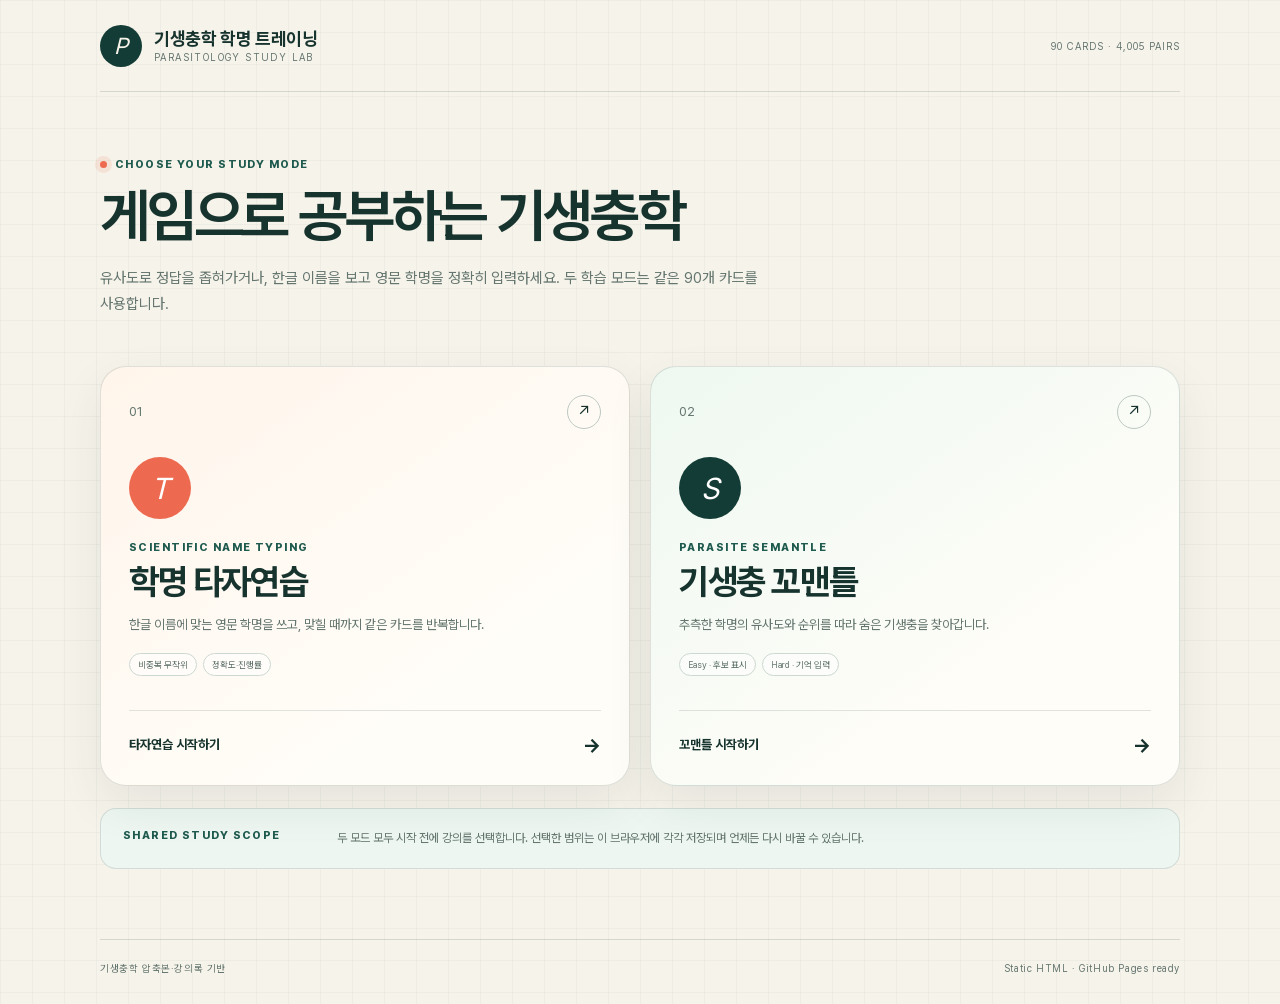
==== index.html @ 9398797b "Deploy parasite study games" ====
<!doctype html>
<html lang="ko">
<head>
  <meta charset="utf-8">
  <meta name="viewport" content="width=device-width, initial-scale=1">
  <meta name="theme-color" content="#123c35">
  <meta name="description" content="영문 학명 타자연습과 기생충 꼬맨틀을 한곳에서 시작하는 기생충학 학습 도구">
  <title>기생충학 학명 트레이닝</title>
  <link rel="stylesheet" href="styles.css">
</head>
<body>
  <div class="app-shell">
    <header class="site-header">
      <div class="brand">
        <span class="brand-mark" aria-hidden="true">P</span>
        <span><strong>기생충학 학명 트레이닝</strong><small>PARASITOLOGY STUDY LAB</small></span>
      </div>
      <span class="header-count">90 CARDS · 4,005 PAIRS</span>
    </header>

    <main>
      <section class="hero">
        <div class="eyebrow"><span></span> Choose your study mode</div>
        <h1>게임으로 공부하는 기생충학</h1>
        <p>유사도로 정답을 좁혀가거나, 한글 이름을 보고 영문 학명을 정확히 입력하세요. 두 학습 모드는 같은 90개 카드를 사용합니다.</p>
      </section>

      <section class="mode-grid" aria-label="학습 모드 선택">
        <a class="mode-card typing-card" href="./typing/index.html">
          <div class="card-top"><span class="mode-number">01</span><span class="arrow" aria-hidden="true">↗</span></div>
          <div class="mode-icon" aria-hidden="true">T</div>
          <span class="section-kicker">SCIENTIFIC NAME TYPING</span>
          <h2>학명 타자연습</h2>
          <p>한글 이름에 맞는 영문 학명을 쓰고, 맞힐 때까지 같은 카드를 반복합니다.</p>
          <div class="mode-tags"><span>비중복 무작위</span><span>정확도·진행률</span></div>
          <strong class="start-label">타자연습 시작하기 <i>→</i></strong>
        </a>

        <a class="mode-card semantle-card" href="./semantle/index.html">
          <div class="card-top"><span class="mode-number">02</span><span class="arrow" aria-hidden="true">↗</span></div>
          <div class="mode-icon" aria-hidden="true">S</div>
          <span class="section-kicker">PARASITE SEMANTLE</span>
          <h2>기생충 꼬맨틀</h2>
          <p>추측한 학명의 유사도와 순위를 따라 숨은 기생충을 찾아갑니다.</p>
          <div class="mode-tags"><span>Easy · 후보 표시</span><span>Hard · 기억 입력</span></div>
          <strong class="start-label">꼬맨틀 시작하기 <i>→</i></strong>
        </a>
      </section>

      <section class="study-note">
        <span class="section-kicker">SHARED STUDY SCOPE</span>
        <p>두 모드 모두 시작 전에 강의를 선택합니다. 선택한 범위는 이 브라우저에 각각 저장되며 언제든 다시 바꿀 수 있습니다.</p>
      </section>
    </main>

    <footer><span>기생충학 압축본·강의록 기반</span><span>Static HTML · GitHub Pages ready</span></footer>
  </div>
</body>
</html>
---- styles.css ----
@font-face {
  font-family: "Pretendard";
  font-weight: 45 920;
  font-style: normal;
  font-display: swap;
  src: url("./assets/fonts/PretendardVariable.woff2") format("woff2-variations");
}

:root {
  color-scheme: light;
  --ink: #17332e;
  --muted: #64766f;
  --paper: #f6f3ea;
  --panel: #fffdf8;
  --forest: #123c35;
  --forest-2: #1e5a4e;
  --mint: #d8ebe2;
  --mint-2: #edf6f1;
  --line: #d9ded7;
  --coral: #ed6a50;
  --font-sans: "Pretendard", "Noto Sans KR", "Apple SD Gothic Neo", "Segoe UI", sans-serif;
  --font-serif: "Pretendard", "Noto Sans KR", "Apple SD Gothic Neo", "Segoe UI", sans-serif;
}
* { box-sizing: border-box; }
body {
  margin: 0;
  min-width: 320px;
  min-height: 100vh;
  background:
    linear-gradient(rgba(18,60,53,.035) 1px, transparent 1px),
    linear-gradient(90deg, rgba(18,60,53,.035) 1px, transparent 1px),
    var(--paper);
  background-size: 32px 32px;
  color: var(--ink);
  font-family: var(--font-sans);
  -webkit-font-smoothing: antialiased;
}
.app-shell { width: min(1080px, calc(100% - 40px)); margin: 0 auto; }
.site-header { height: 92px; display: flex; align-items: center; justify-content: space-between; border-bottom: 1px solid rgba(23,51,46,.14); }
.brand { display: inline-flex; align-items: center; gap: 12px; }
.brand-mark { display: grid; place-items: center; width: 42px; height: 42px; border-radius: 50%; background: var(--forest); color: var(--paper); font-family: var(--font-serif); font-size: 23px; font-style: italic; }
.brand strong { display: block; font-size: 18px; letter-spacing: -.02em; }
.brand small { display: block; margin-top: 2px; color: var(--muted); font-size: 10px; letter-spacing: .14em; }
.header-count { color: var(--muted); font-size: 10px; letter-spacing: .1em; }
main { padding: 66px 0 70px; }
.hero { max-width: 770px; }
.eyebrow, .section-kicker { color: var(--forest-2); font-size: 11px; font-weight: 800; letter-spacing: .13em; text-transform: uppercase; }
.eyebrow { display: flex; align-items: center; gap: 8px; margin-bottom: 16px; }
.eyebrow span { width: 7px; height: 7px; border-radius: 50%; background: var(--coral); box-shadow: 0 0 0 5px rgba(237,106,80,.13); }
.hero h1 { margin: 0; font-family: var(--font-serif); font-size: clamp(22px, 5.5vw, 58px); line-height: 1; letter-spacing: -.055em; font-weight: 650; white-space: nowrap; }
.hero h1 em { color: var(--forest-2); font-weight: inherit; }
.hero p { max-width: 660px; margin: 20px 0 0; color: var(--muted); font-size: 15px; line-height: 1.75; }
.mode-grid { display: grid; grid-template-columns: repeat(2, minmax(0,1fr)); gap: 20px; margin-top: 48px; }
.mode-card { position: relative; min-height: 420px; display: flex; flex-direction: column; overflow: hidden; padding: 28px; border: 1px solid rgba(23,51,46,.14); border-radius: 26px; color: inherit; text-decoration: none; box-shadow: 0 18px 48px rgba(21,54,47,.08); transition: transform .2s ease, border-color .2s ease, box-shadow .2s ease; }
.mode-card:hover { transform: translateY(-5px); border-color: var(--forest-2); box-shadow: 0 24px 56px rgba(21,54,47,.14); }
.semantle-card { background: linear-gradient(145deg, #eef8f1, #fffdf8 72%); }
.typing-card { background: linear-gradient(145deg, #fff5eb, #fffdf8 72%); }
.card-top { display: flex; align-items: center; justify-content: space-between; }
.mode-number { color: var(--muted); font-family: var(--font-serif); font-size: 13px; }
.arrow { display: grid; place-items: center; width: 34px; height: 34px; border: 1px solid #bdc9c2; border-radius: 50%; transition: .2s ease; }
.mode-card:hover .arrow { background: var(--forest); border-color: var(--forest); color: white; }
.mode-icon { display: grid; place-items: center; width: 62px; height: 62px; margin: 28px 0 22px; border-radius: 50%; background: var(--forest); color: white; font-family: var(--font-serif); font-size: 30px; font-style: italic; }
.typing-card .mode-icon { background: var(--coral); }
.mode-card h2 { margin: 7px 0 0; font-family: var(--font-serif); font-size: 35px; letter-spacing: -.04em; }
.mode-card > p { margin: 12px 0 0; color: var(--muted); font-size: 13px; line-height: 1.65; }
.mode-tags { display: flex; flex-wrap: wrap; gap: 6px; margin-top: 18px; }
.mode-tags span { padding: 5px 8px; border: 1px solid #ccd8d1; border-radius: 999px; background: rgba(255,255,255,.55); color: var(--muted); font-size: 9px; }
.start-label { display: flex; align-items: center; justify-content: space-between; margin-top: auto; padding-top: 22px; border-top: 1px solid rgba(23,51,46,.13); font-size: 13px; }
.start-label i { font-size: 20px; font-style: normal; }
.study-note { display: grid; grid-template-columns: 190px 1fr; gap: 24px; margin-top: 22px; padding: 20px 22px; border: 1px solid rgba(23,51,46,.13); border-radius: 16px; background: var(--mint-2); }
.study-note p { margin: 0; color: var(--muted); font-size: 12px; line-height: 1.65; }
footer { display: flex; justify-content: space-between; padding: 22px 0 30px; border-top: 1px solid rgba(23,51,46,.14); color: var(--muted); font-size: 10px; letter-spacing: .06em; }
@media (max-width: 700px) {
  .app-shell { width: min(100% - 22px, 1080px); }
  .site-header { height: 74px; }
  .header-count { display: none; }
  main { padding: 38px 0 46px; }
  .hero h1 { font-size: 50px; }
  .mode-grid { grid-template-columns: 1fr; margin-top: 34px; }
  .mode-card { min-height: 380px; padding: 23px; }
  .study-note { grid-template-columns: 1fr; gap: 8px; }
  footer { display: grid; gap: 6px; }
}
@media (prefers-reduced-motion: reduce) {
  * { transition-duration: .01ms !important; }
}
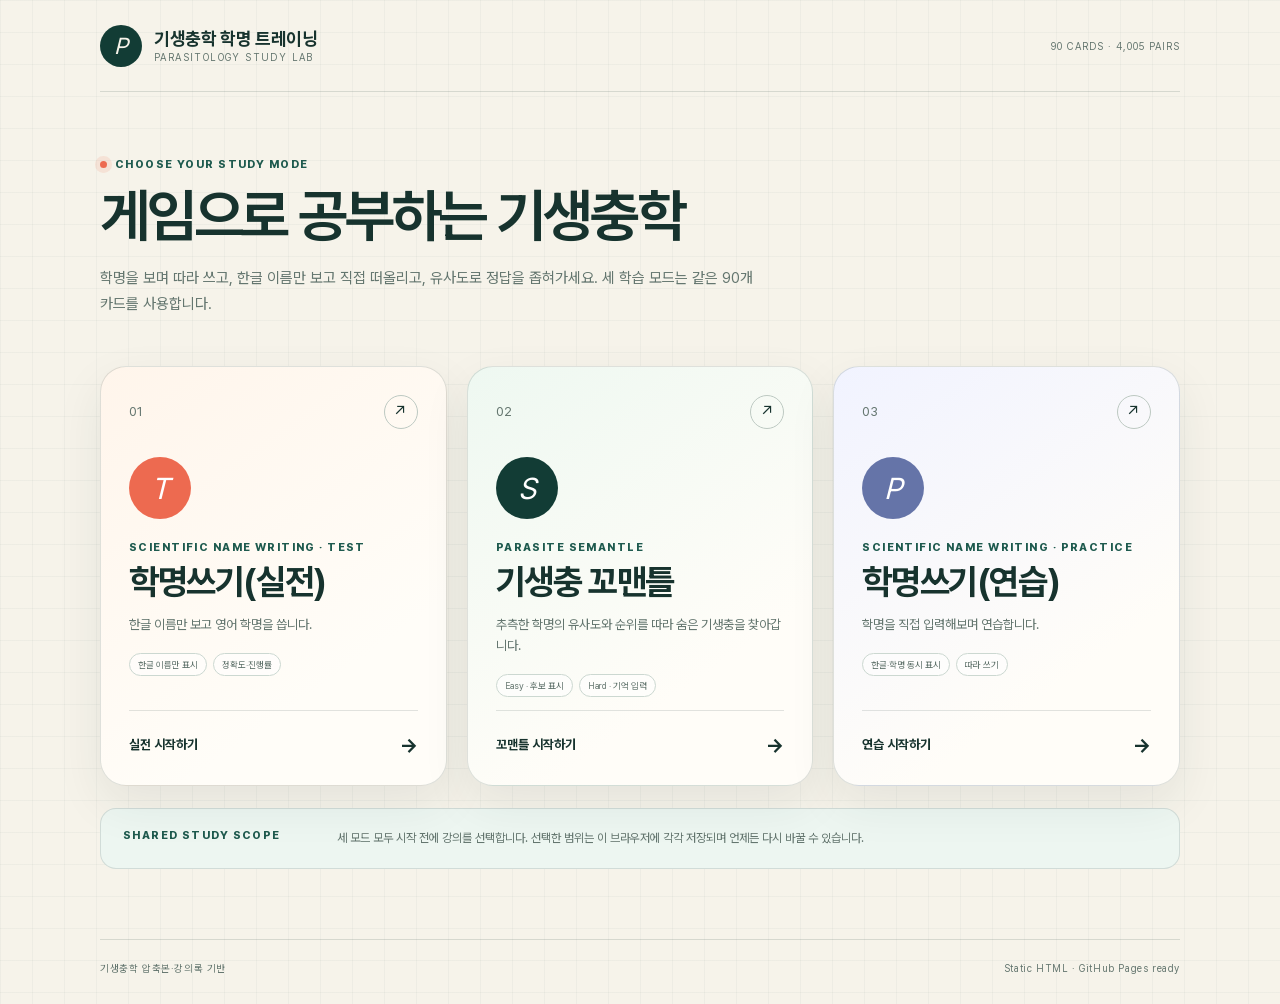
==== commit f1a58423: "Add scientific name writing practice mode" ====
--- a/index.html
+++ b/index.html
@@ -4,7 +4,7 @@
   <meta charset="utf-8">
   <meta name="viewport" content="width=device-width, initial-scale=1">
   <meta name="theme-color" content="#123c35">
-  <meta name="description" content="영문 학명 타자연습과 기생충 꼬맨틀을 한곳에서 시작하는 기생충학 학습 도구">
+  <meta name="description" content="학명쓰기 연습·실전과 기생충 꼬맨틀을 한곳에서 시작하는 기생충학 학습 도구">
   <title>기생충학 학명 트레이닝</title>
   <link rel="stylesheet" href="styles.css">
 </head>
@@ -22,18 +22,18 @@
       <section class="hero">
         <div class="eyebrow"><span></span> Choose your study mode</div>
         <h1>게임으로 공부하는 기생충학</h1>
-        <p>유사도로 정답을 좁혀가거나, 한글 이름을 보고 영문 학명을 정확히 입력하세요. 두 학습 모드는 같은 90개 카드를 사용합니다.</p>
+        <p>학명을 보며 따라 쓰고, 한글 이름만 보고 직접 떠올리고, 유사도로 정답을 좁혀가세요. 세 학습 모드는 같은 90개 카드를 사용합니다.</p>
       </section>
 
       <section class="mode-grid" aria-label="학습 모드 선택">
         <a class="mode-card typing-card" href="./typing/index.html">
           <div class="card-top"><span class="mode-number">01</span><span class="arrow" aria-hidden="true">↗</span></div>
           <div class="mode-icon" aria-hidden="true">T</div>
-          <span class="section-kicker">SCIENTIFIC NAME TYPING</span>
-          <h2>학명 타자연습</h2>
-          <p>한글 이름에 맞는 영문 학명을 쓰고, 맞힐 때까지 같은 카드를 반복합니다.</p>
-          <div class="mode-tags"><span>비중복 무작위</span><span>정확도·진행률</span></div>
-          <strong class="start-label">타자연습 시작하기 <i>→</i></strong>
+          <span class="section-kicker">SCIENTIFIC NAME WRITING · TEST</span>
+          <h2>학명쓰기(실전)</h2>
+          <p>한글 이름만 보고 영어 학명을 씁니다.</p>
+          <div class="mode-tags"><span>한글 이름만 표시</span><span>정확도·진행률</span></div>
+          <strong class="start-label">실전 시작하기 <i>→</i></strong>
         </a>
 
         <a class="mode-card semantle-card" href="./semantle/index.html">
@@ -45,11 +45,21 @@
           <div class="mode-tags"><span>Easy · 후보 표시</span><span>Hard · 기억 입력</span></div>
           <strong class="start-label">꼬맨틀 시작하기 <i>→</i></strong>
         </a>
+
+        <a class="mode-card practice-card" href="./typing-practice/index.html">
+          <div class="card-top"><span class="mode-number">03</span><span class="arrow" aria-hidden="true">↗</span></div>
+          <div class="mode-icon" aria-hidden="true">P</div>
+          <span class="section-kicker">SCIENTIFIC NAME WRITING · PRACTICE</span>
+          <h2>학명쓰기(연습)</h2>
+          <p>학명을 직접 입력해보며 연습합니다.</p>
+          <div class="mode-tags"><span>한글·학명 동시 표시</span><span>따라 쓰기</span></div>
+          <strong class="start-label">연습 시작하기 <i>→</i></strong>
+        </a>
       </section>
 
       <section class="study-note">
         <span class="section-kicker">SHARED STUDY SCOPE</span>
-        <p>두 모드 모두 시작 전에 강의를 선택합니다. 선택한 범위는 이 브라우저에 각각 저장되며 언제든 다시 바꿀 수 있습니다.</p>
+        <p>세 모드 모두 시작 전에 강의를 선택합니다. 선택한 범위는 이 브라우저에 각각 저장되며 언제든 다시 바꿀 수 있습니다.</p>
       </section>
     </main>
 
--- a/styles.css
+++ b/styles.css
@@ -50,17 +50,19 @@
 .hero h1 { margin: 0; font-family: var(--font-serif); font-size: clamp(22px, 5.5vw, 58px); line-height: 1; letter-spacing: -.055em; font-weight: 650; white-space: nowrap; }
 .hero h1 em { color: var(--forest-2); font-weight: inherit; }
 .hero p { max-width: 660px; margin: 20px 0 0; color: var(--muted); font-size: 15px; line-height: 1.75; }
-.mode-grid { display: grid; grid-template-columns: repeat(2, minmax(0,1fr)); gap: 20px; margin-top: 48px; }
+.mode-grid { display: grid; grid-template-columns: repeat(auto-fit, minmax(280px, 1fr)); gap: 20px; margin-top: 48px; }
 .mode-card { position: relative; min-height: 420px; display: flex; flex-direction: column; overflow: hidden; padding: 28px; border: 1px solid rgba(23,51,46,.14); border-radius: 26px; color: inherit; text-decoration: none; box-shadow: 0 18px 48px rgba(21,54,47,.08); transition: transform .2s ease, border-color .2s ease, box-shadow .2s ease; }
 .mode-card:hover { transform: translateY(-5px); border-color: var(--forest-2); box-shadow: 0 24px 56px rgba(21,54,47,.14); }
 .semantle-card { background: linear-gradient(145deg, #eef8f1, #fffdf8 72%); }
 .typing-card { background: linear-gradient(145deg, #fff5eb, #fffdf8 72%); }
+.practice-card { background: linear-gradient(145deg, #f1f3ff, #fffdf8 72%); }
 .card-top { display: flex; align-items: center; justify-content: space-between; }
 .mode-number { color: var(--muted); font-family: var(--font-serif); font-size: 13px; }
 .arrow { display: grid; place-items: center; width: 34px; height: 34px; border: 1px solid #bdc9c2; border-radius: 50%; transition: .2s ease; }
 .mode-card:hover .arrow { background: var(--forest); border-color: var(--forest); color: white; }
 .mode-icon { display: grid; place-items: center; width: 62px; height: 62px; margin: 28px 0 22px; border-radius: 50%; background: var(--forest); color: white; font-family: var(--font-serif); font-size: 30px; font-style: italic; }
 .typing-card .mode-icon { background: var(--coral); }
+.practice-card .mode-icon { background: #6574a8; }
 .mode-card h2 { margin: 7px 0 0; font-family: var(--font-serif); font-size: 35px; letter-spacing: -.04em; }
 .mode-card > p { margin: 12px 0 0; color: var(--muted); font-size: 13px; line-height: 1.65; }
 .mode-tags { display: flex; flex-wrap: wrap; gap: 6px; margin-top: 18px; }
@@ -75,7 +77,7 @@
   .site-header { height: 74px; }
   .header-count { display: none; }
   main { padding: 38px 0 46px; }
-  .hero h1 { font-size: 50px; }
+  .hero h1 { font-size: clamp(22px, 7.4vw, 50px); }
   .mode-grid { grid-template-columns: 1fr; margin-top: 34px; }
   .mode-card { min-height: 380px; padding: 23px; }
   .study-note { grid-template-columns: 1fr; gap: 8px; }
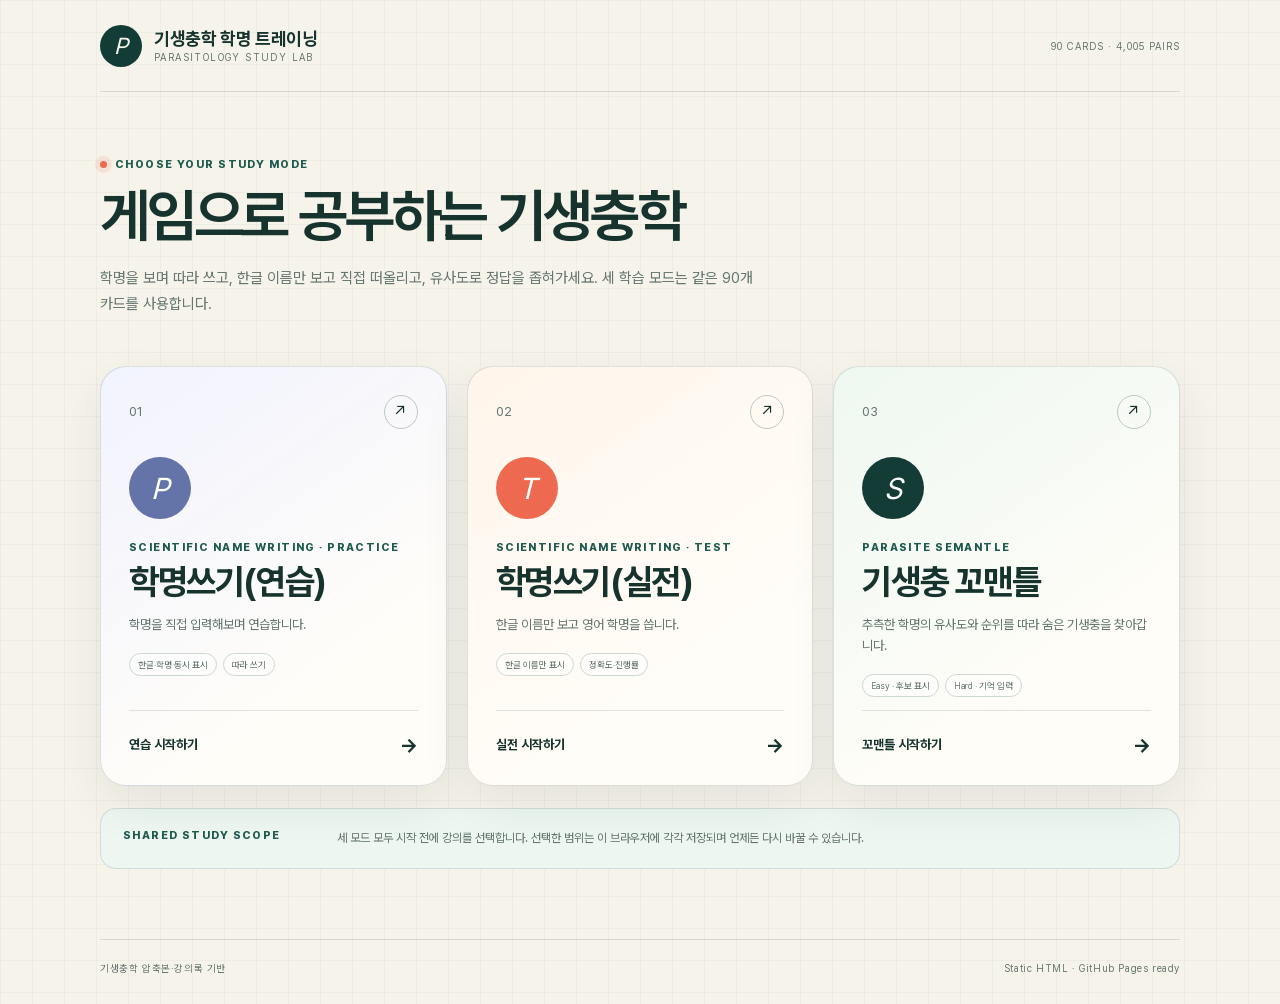
==== commit 4847efcd: "Reorder games from practice to semantle" ====
--- a/index.html
+++ b/index.html
@@ -26,8 +26,18 @@
       </section>
 
       <section class="mode-grid" aria-label="학습 모드 선택">
+        <a class="mode-card practice-card" href="./typing-practice/index.html">
+          <div class="card-top"><span class="mode-number">01</span><span class="arrow" aria-hidden="true">↗</span></div>
+          <div class="mode-icon" aria-hidden="true">P</div>
+          <span class="section-kicker">SCIENTIFIC NAME WRITING · PRACTICE</span>
+          <h2>학명쓰기(연습)</h2>
+          <p>학명을 직접 입력해보며 연습합니다.</p>
+          <div class="mode-tags"><span>한글·학명 동시 표시</span><span>따라 쓰기</span></div>
+          <strong class="start-label">연습 시작하기 <i>→</i></strong>
+        </a>
+
         <a class="mode-card typing-card" href="./typing/index.html">
-          <div class="card-top"><span class="mode-number">01</span><span class="arrow" aria-hidden="true">↗</span></div>
+          <div class="card-top"><span class="mode-number">02</span><span class="arrow" aria-hidden="true">↗</span></div>
           <div class="mode-icon" aria-hidden="true">T</div>
           <span class="section-kicker">SCIENTIFIC NAME WRITING · TEST</span>
           <h2>학명쓰기(실전)</h2>
@@ -37,23 +47,13 @@
         </a>
 
         <a class="mode-card semantle-card" href="./semantle/index.html">
-          <div class="card-top"><span class="mode-number">02</span><span class="arrow" aria-hidden="true">↗</span></div>
+          <div class="card-top"><span class="mode-number">03</span><span class="arrow" aria-hidden="true">↗</span></div>
           <div class="mode-icon" aria-hidden="true">S</div>
           <span class="section-kicker">PARASITE SEMANTLE</span>
           <h2>기생충 꼬맨틀</h2>
           <p>추측한 학명의 유사도와 순위를 따라 숨은 기생충을 찾아갑니다.</p>
           <div class="mode-tags"><span>Easy · 후보 표시</span><span>Hard · 기억 입력</span></div>
           <strong class="start-label">꼬맨틀 시작하기 <i>→</i></strong>
-        </a>
-
-        <a class="mode-card practice-card" href="./typing-practice/index.html">
-          <div class="card-top"><span class="mode-number">03</span><span class="arrow" aria-hidden="true">↗</span></div>
-          <div class="mode-icon" aria-hidden="true">P</div>
-          <span class="section-kicker">SCIENTIFIC NAME WRITING · PRACTICE</span>
-          <h2>학명쓰기(연습)</h2>
-          <p>학명을 직접 입력해보며 연습합니다.</p>
-          <div class="mode-tags"><span>한글·학명 동시 표시</span><span>따라 쓰기</span></div>
-          <strong class="start-label">연습 시작하기 <i>→</i></strong>
         </a>
       </section>
 
--- a/styles.css
+++ b/styles.css
@@ -53,16 +53,14 @@
 .mode-grid { display: grid; grid-template-columns: repeat(auto-fit, minmax(280px, 1fr)); gap: 20px; margin-top: 48px; }
 .mode-card { position: relative; min-height: 420px; display: flex; flex-direction: column; overflow: hidden; padding: 28px; border: 1px solid rgba(23,51,46,.14); border-radius: 26px; color: inherit; text-decoration: none; box-shadow: 0 18px 48px rgba(21,54,47,.08); transition: transform .2s ease, border-color .2s ease, box-shadow .2s ease; }
 .mode-card:hover { transform: translateY(-5px); border-color: var(--forest-2); box-shadow: 0 24px 56px rgba(21,54,47,.14); }
-.semantle-card { background: linear-gradient(145deg, #eef8f1, #fffdf8 72%); }
-.typing-card { background: linear-gradient(145deg, #fff5eb, #fffdf8 72%); }
-.practice-card { background: linear-gradient(145deg, #f1f3ff, #fffdf8 72%); }
+.practice-card { --mode-accent: #6574a8; background: linear-gradient(145deg, #f1f3ff, #fffdf8 72%); }
+.typing-card { --mode-accent: var(--coral); background: linear-gradient(145deg, #fff5eb, #fffdf8 72%); }
+.semantle-card { --mode-accent: var(--forest); background: linear-gradient(145deg, #eef8f1, #fffdf8 72%); }
 .card-top { display: flex; align-items: center; justify-content: space-between; }
 .mode-number { color: var(--muted); font-family: var(--font-serif); font-size: 13px; }
 .arrow { display: grid; place-items: center; width: 34px; height: 34px; border: 1px solid #bdc9c2; border-radius: 50%; transition: .2s ease; }
 .mode-card:hover .arrow { background: var(--forest); border-color: var(--forest); color: white; }
-.mode-icon { display: grid; place-items: center; width: 62px; height: 62px; margin: 28px 0 22px; border-radius: 50%; background: var(--forest); color: white; font-family: var(--font-serif); font-size: 30px; font-style: italic; }
-.typing-card .mode-icon { background: var(--coral); }
-.practice-card .mode-icon { background: #6574a8; }
+.mode-icon { display: grid; place-items: center; width: 62px; height: 62px; margin: 28px 0 22px; border-radius: 50%; background: var(--mode-accent, var(--forest)); color: white; font-family: var(--font-serif); font-size: 30px; font-style: italic; }
 .mode-card h2 { margin: 7px 0 0; font-family: var(--font-serif); font-size: 35px; letter-spacing: -.04em; }
 .mode-card > p { margin: 12px 0 0; color: var(--muted); font-size: 13px; line-height: 1.65; }
 .mode-tags { display: flex; flex-wrap: wrap; gap: 6px; margin-top: 18px; }
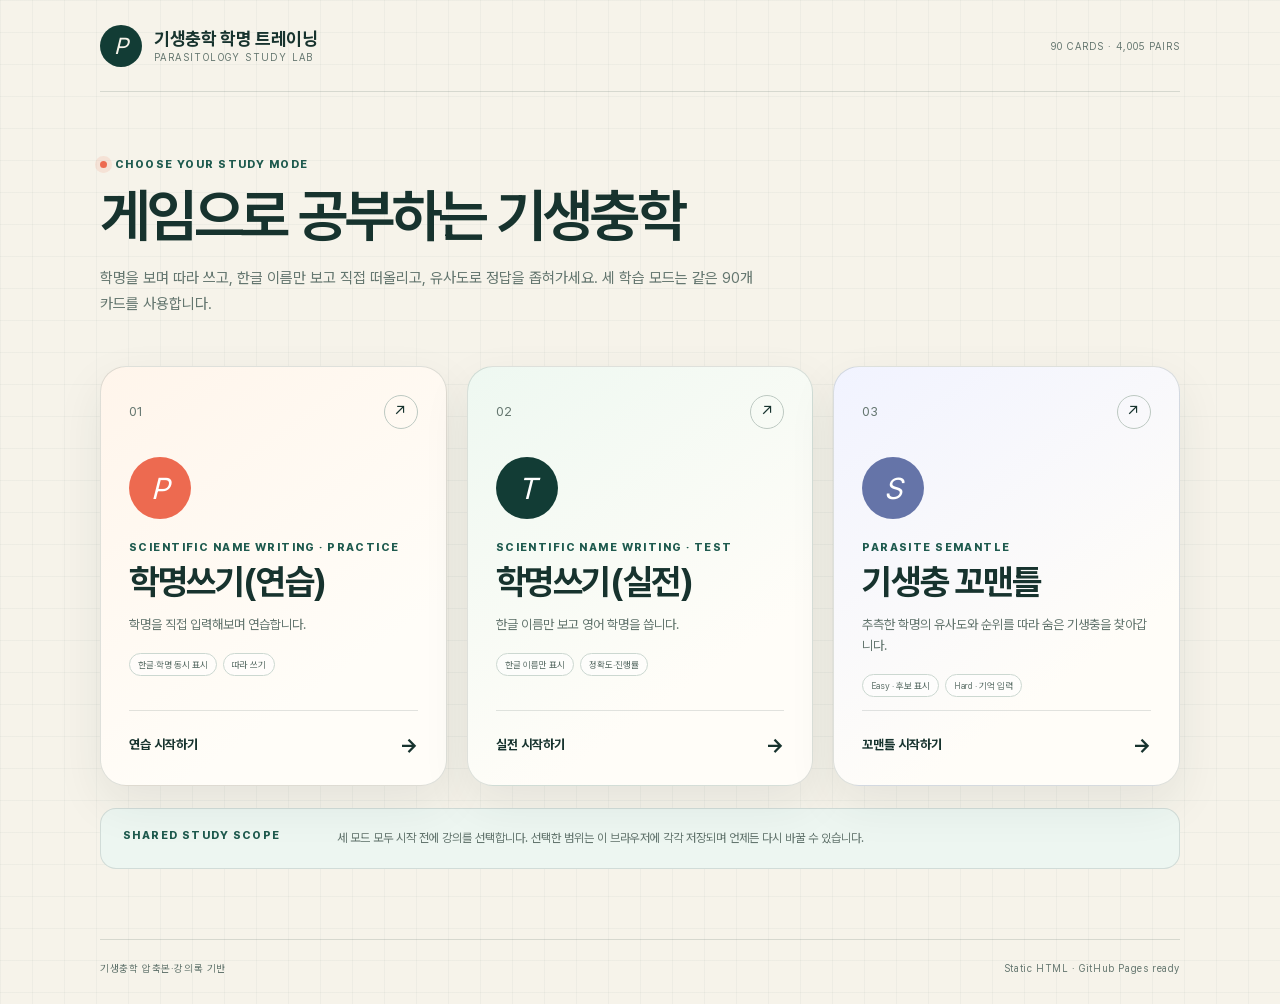
==== commit f7222efb: "Bust cached front page stylesheet" ====
--- a/index.html
+++ b/index.html
@@ -6,7 +6,7 @@
   <meta name="theme-color" content="#123c35">
   <meta name="description" content="학명쓰기 연습·실전과 기생충 꼬맨틀을 한곳에서 시작하는 기생충학 학습 도구">
   <title>기생충학 학명 트레이닝</title>
-  <link rel="stylesheet" href="styles.css">
+  <link rel="stylesheet" href="styles.css?v=20260830-2">
 </head>
 <body>
   <div class="app-shell">
--- a/styles.css
+++ b/styles.css
@@ -53,9 +53,9 @@
 .mode-grid { display: grid; grid-template-columns: repeat(auto-fit, minmax(280px, 1fr)); gap: 20px; margin-top: 48px; }
 .mode-card { position: relative; min-height: 420px; display: flex; flex-direction: column; overflow: hidden; padding: 28px; border: 1px solid rgba(23,51,46,.14); border-radius: 26px; color: inherit; text-decoration: none; box-shadow: 0 18px 48px rgba(21,54,47,.08); transition: transform .2s ease, border-color .2s ease, box-shadow .2s ease; }
 .mode-card:hover { transform: translateY(-5px); border-color: var(--forest-2); box-shadow: 0 24px 56px rgba(21,54,47,.14); }
-.practice-card { --mode-accent: #6574a8; background: linear-gradient(145deg, #f1f3ff, #fffdf8 72%); }
-.typing-card { --mode-accent: var(--coral); background: linear-gradient(145deg, #fff5eb, #fffdf8 72%); }
-.semantle-card { --mode-accent: var(--forest); background: linear-gradient(145deg, #eef8f1, #fffdf8 72%); }
+.practice-card { --mode-accent: var(--coral); background: linear-gradient(145deg, #fff5eb, #fffdf8 72%); }
+.typing-card { --mode-accent: var(--forest); background: linear-gradient(145deg, #eef8f1, #fffdf8 72%); }
+.semantle-card { --mode-accent: #6574a8; background: linear-gradient(145deg, #f1f3ff, #fffdf8 72%); }
 .card-top { display: flex; align-items: center; justify-content: space-between; }
 .mode-number { color: var(--muted); font-family: var(--font-serif); font-size: 13px; }
 .arrow { display: grid; place-items: center; width: 34px; height: 34px; border: 1px solid #bdc9c2; border-radius: 50%; transition: .2s ease; }
